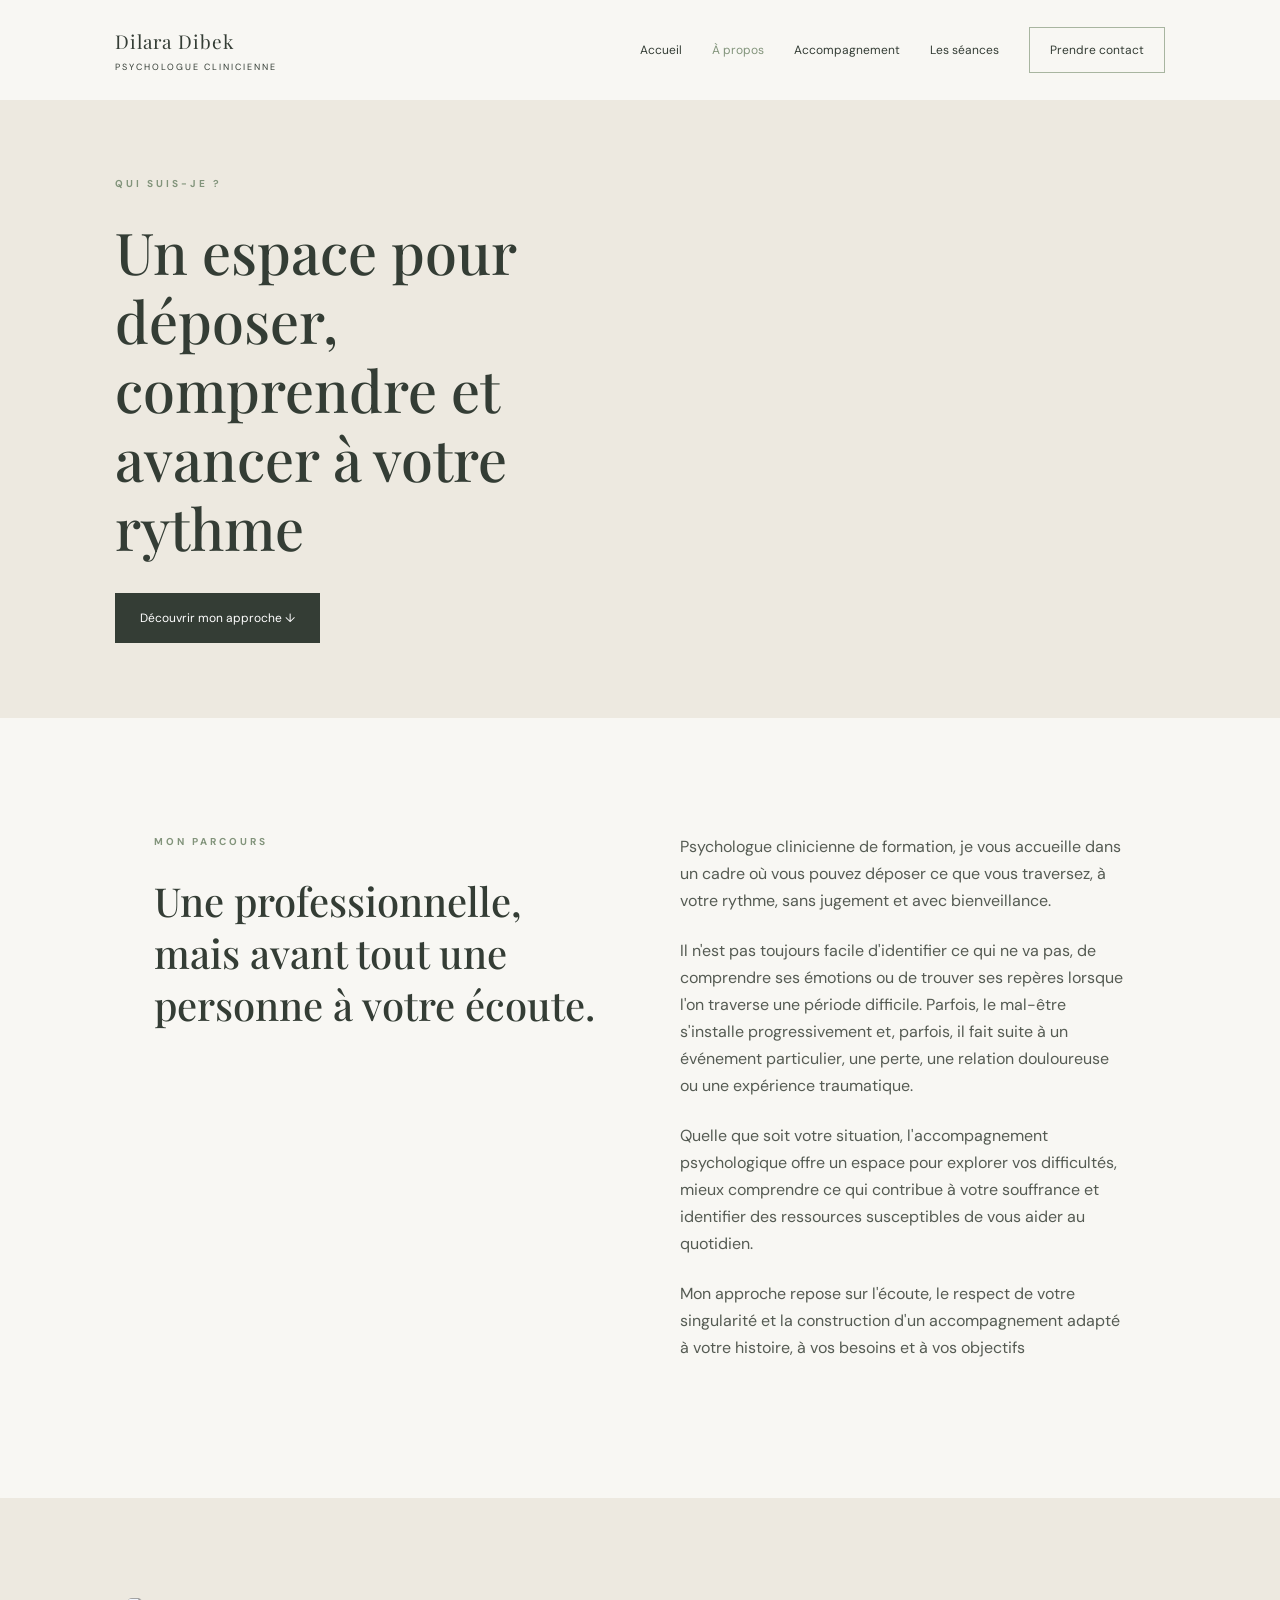
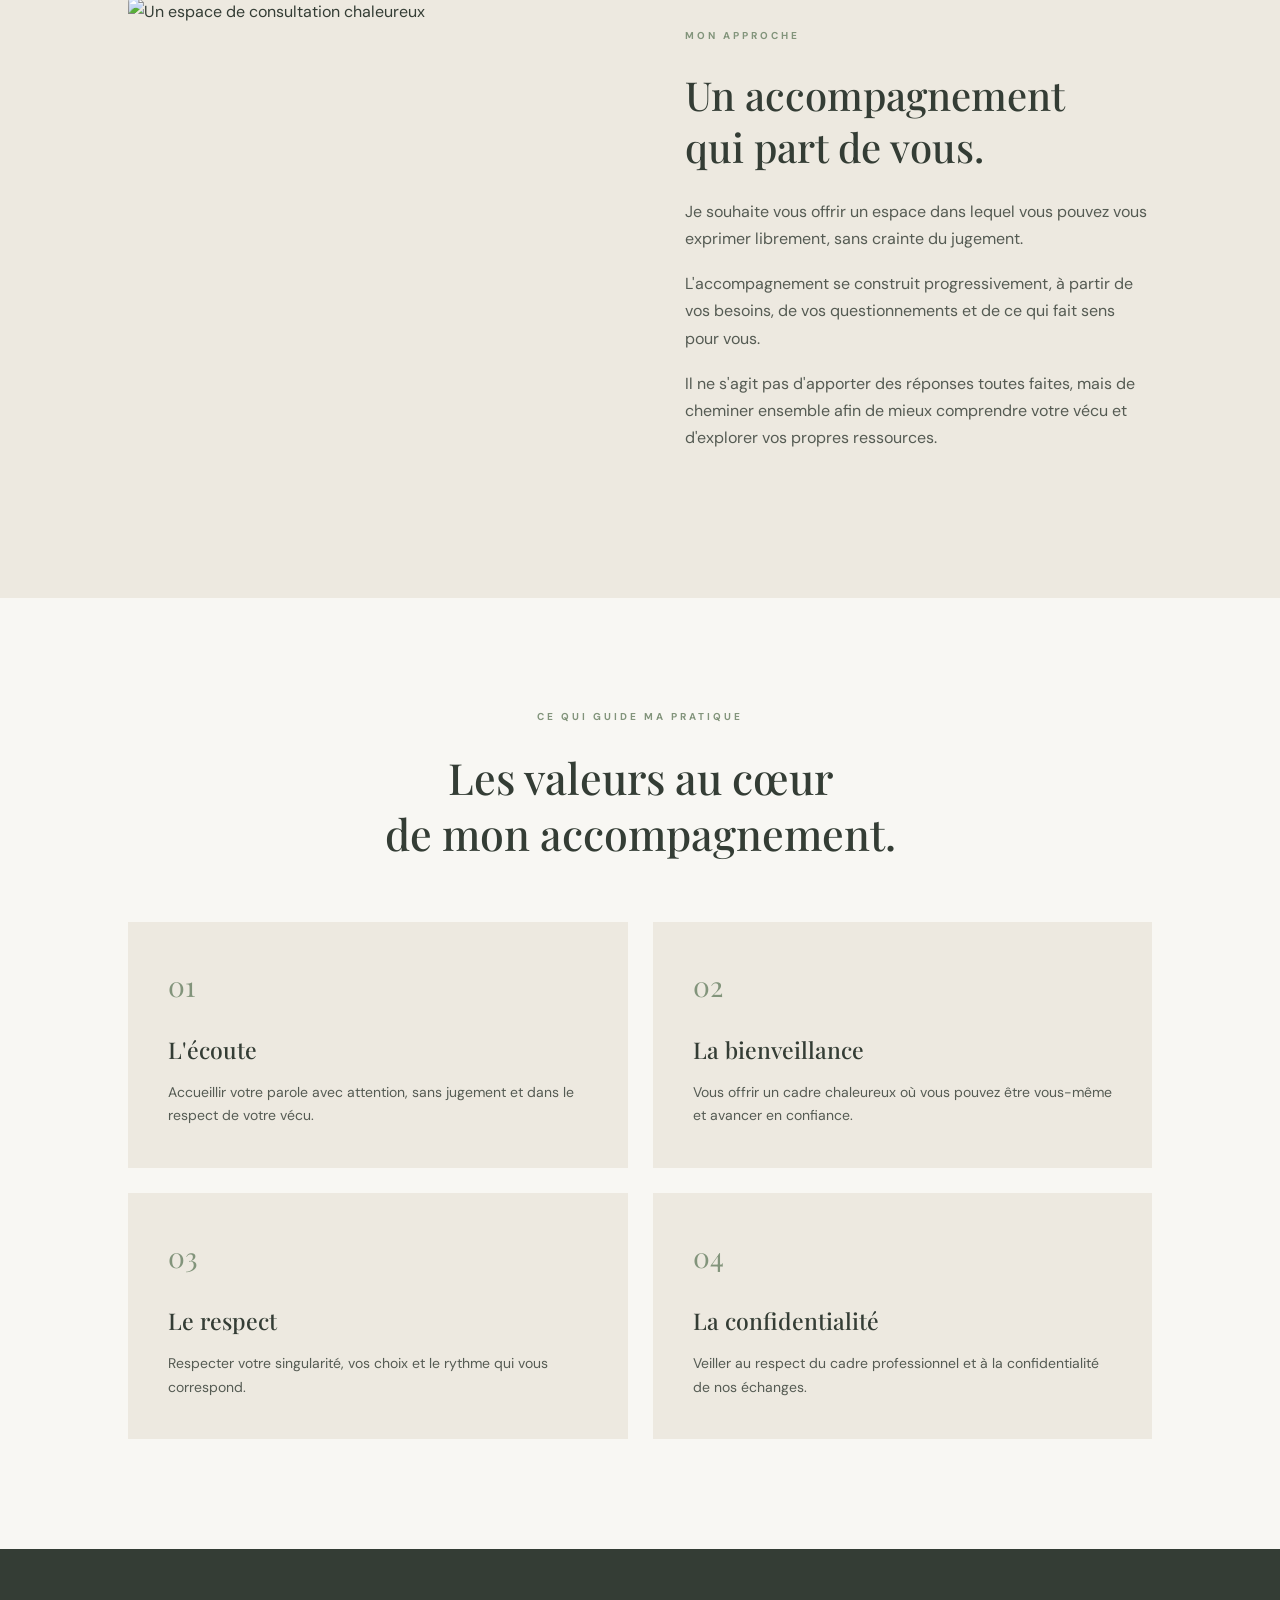
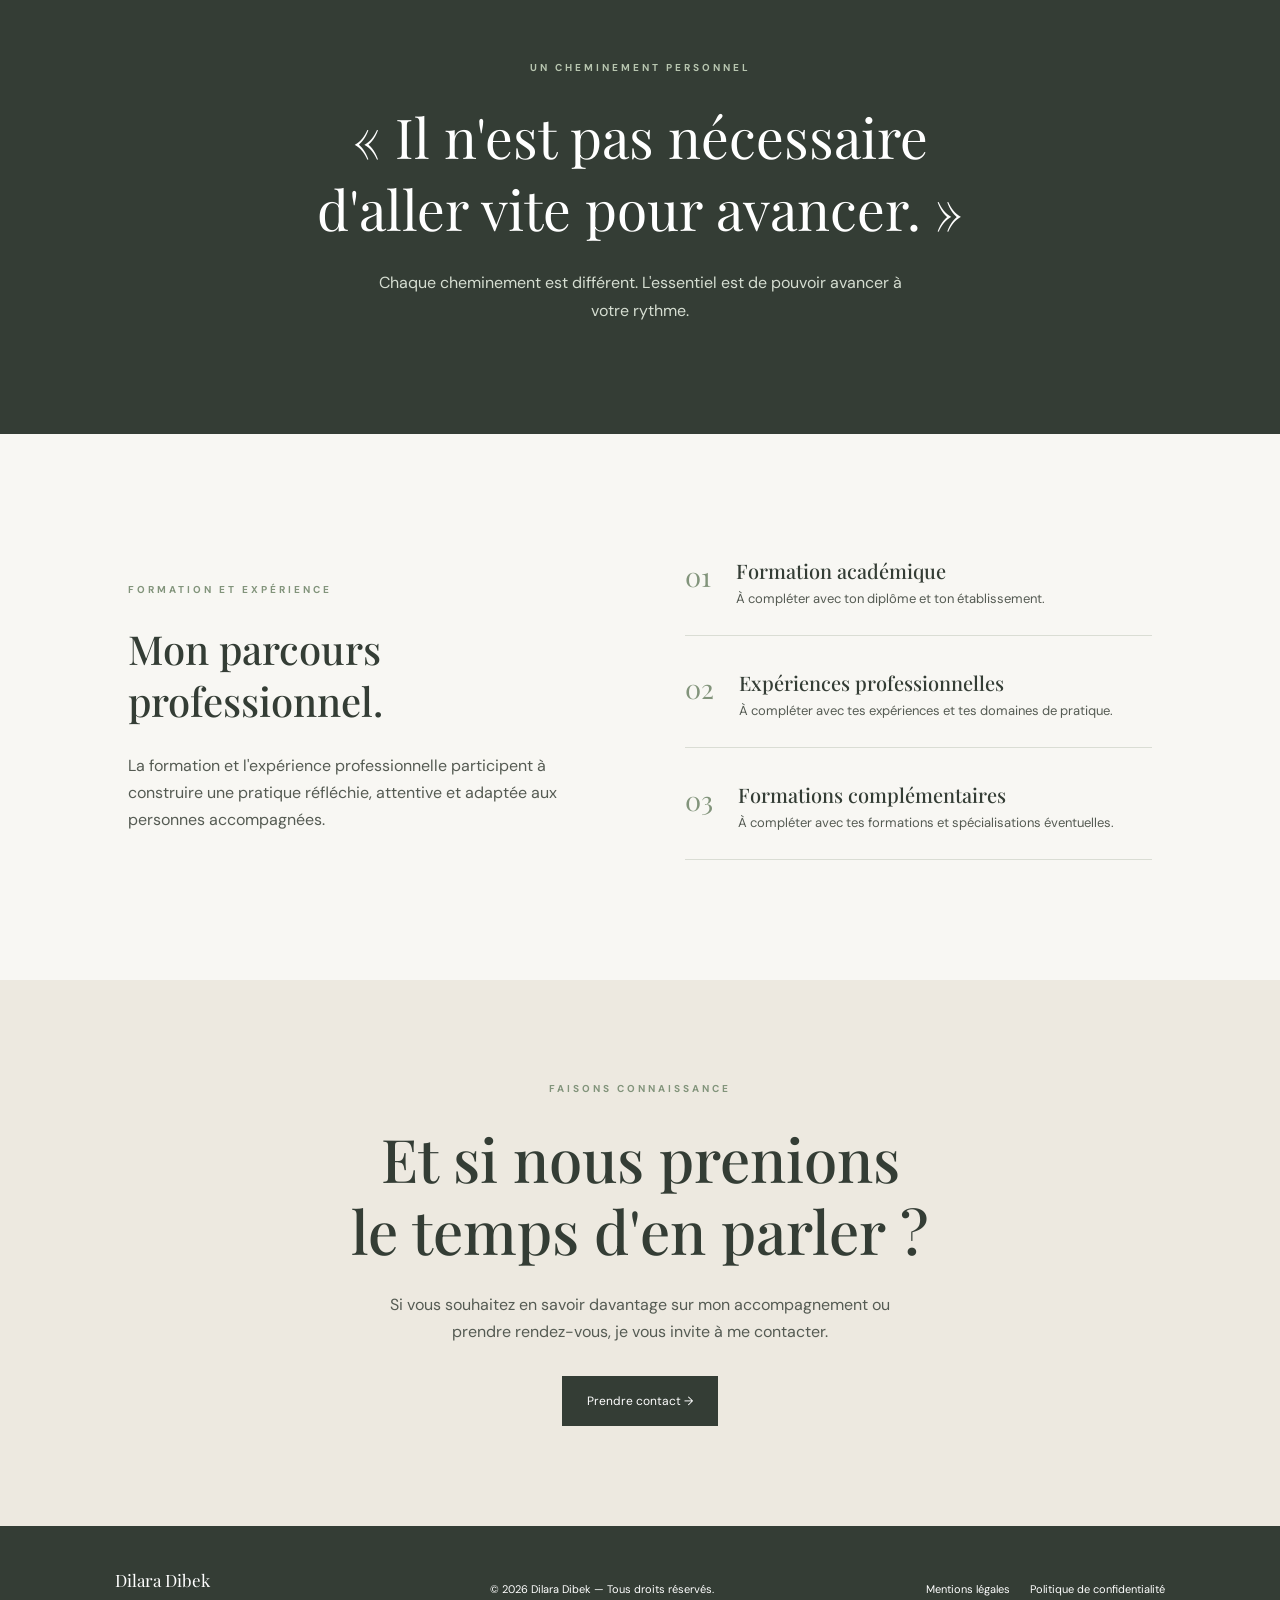
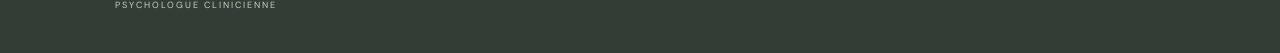
==== apropos.html @ 0c6821b8 "Add files via upload" ====
<!DOCTYPE html>
<html lang="fr">
<head>
    <meta charset="UTF-8">
    <meta name="viewport" content="width=device-width, initial-scale=1.0">

    <title>À propos | Dilara Dibek – Psychologue clinicienne à Mons</title>
    <meta name="description" content="Découvrez Dilara Dibek, psychologue clinicienne à Mons, son parcours, son approche et sa vision de l'accompagnement psychologique.">

    <link rel="stylesheet" href="a-propos.css">

    <link href="https://fonts.googleapis.com/css2?family=DM+Sans:wght@400;500;600;700&family=Playfair+Display:wght@400;500;600&display=swap" rel="stylesheet">
</head>

<body>

<header class="header">
    <a href="index.html" class="logo">
        Dilara Dibek
        <span>PSYCHOLOGUE CLINICIENNE</span>
    </a>

    <nav>
        <a href="index.html">Accueil</a>
        <a href="a-propos.html" class="active">À propos</a>
        <a href="index.html#accompagnement">Accompagnement</a>
        <a href="index.html#seances">Les séances</a>
        <a href="index.html#contact" class="nav-button">Prendre contact</a>
    </nav>
</header>

<main>

    <!-- INTRODUCTION -->

    <section class="about-hero">

        <div class="about-hero-text">
            <p class="eyebrow">QUI SUIS-JE ?</p>

            <h1>Un espace pour déposer, comprendre et avancer à votre rythme <br>
                
            </h1>

            <p>
               
            </p>

            <a href="#mon-approche" class="button">
                Découvrir mon approche ↓
            </a>
      

    </section>


    <!-- PRESENTATION -->

    <section class="presentation">

        <div class="presentation-heading">
            <p class="eyebrow">MON PARCOURS</p>

            <h2>Une professionnelle,<br>
                mais avant tout une personne à votre écoute.</h2>
        </div>

        <div class="presentation-content">

            <p> Psychologue clinicienne de formation, je vous accueille dans un cadre où vous pouvez déposer ce que vous traversez, à votre rythme, sans jugement et avec bienveillance.

            </p>

            <p>Il n'est pas toujours facile d'identifier ce qui ne va pas, de comprendre ses émotions ou de trouver ses repères lorsque l'on traverse une période difficile. Parfois, le mal-être s'installe progressivement et, parfois, il fait suite à un événement particulier, une perte, une relation douloureuse ou une expérience traumatique.          

            </p>

            <p>
               Quelle que soit votre situation, l'accompagnement psychologique offre un espace pour explorer vos difficultés, mieux comprendre ce qui contribue à votre souffrance et identifier des ressources susceptibles de vous aider au quotidien. 
            </p>

            <p> Mon approche repose sur l'écoute, le respect de votre singularité et la construction d'un accompagnement adapté à votre histoire, à vos besoins et à vos objectifs </p>

        </div>

    </section>


    <!-- APPROCHE -->

    <section class="approach" id="mon-approche">

        <div class="approach-image">
            <img src="images/cabinet.jpg"
                 alt="Un espace de consultation chaleureux">
        </div>

        <div class="approach-text">

            <p class="eyebrow">MON APPROCHE</p>

            <h2>Un accompagnement<br>
                qui part de vous.</h2>

            <p>
                Je souhaite vous offrir un espace dans lequel vous
                pouvez vous exprimer librement, sans crainte
                du jugement.
            </p>

            <p>
                L'accompagnement se construit progressivement,
                à partir de vos besoins, de vos questionnements
                et de ce qui fait sens pour vous.
            </p>

            <p>
                Il ne s'agit pas d'apporter des réponses toutes faites,
                mais de cheminer ensemble afin de mieux comprendre
                votre vécu et d'explorer vos propres ressources.
            </p>

        </div>

    </section>


    <!-- VALEURS -->

    <section class="values">

        <div class="section-heading">
            <p class="eyebrow">CE QUI GUIDE MA PRATIQUE</p>

            <h2>Les valeurs au cœur<br>
                de mon accompagnement.</h2>
        </div>

        <div class="values-grid">

            <article class="value-card">
                <span>01</span>
                <h3>L'écoute</h3>
                <p>
                    Accueillir votre parole avec attention,
                    sans jugement et dans le respect
                    de votre vécu.
                </p>
            </article>

            <article class="value-card">
                <span>02</span>
                <h3>La bienveillance</h3>
                <p>
                    Vous offrir un cadre chaleureux
                    où vous pouvez être vous-même
                    et avancer en confiance.
                </p>
            </article>

            <article class="value-card">
                <span>03</span>
                <h3>Le respect</h3>
                <p>
                    Respecter votre singularité,
                    vos choix et le rythme qui
                    vous correspond.
                </p>
            </article>

            <article class="value-card">
                <span>04</span>
                <h3>La confidentialité</h3>
                <p>
                    Veiller au respect du cadre
                    professionnel et à la confidentialité
                    de nos échanges.
                </p>
            </article>

        </div>

    </section>


    <!-- CITATION -->

    <section class="quote">

        <p class="eyebrow">UN CHEMINEMENT PERSONNEL</p>

        <h2>
            « Il n'est pas nécessaire<br>
            d'aller vite pour avancer. »
        </h2>

        <p>
            Chaque cheminement est différent.
            L'essentiel est de pouvoir avancer à votre rythme.
        </p>

    </section>


    <!-- FORMATION A COMPLETER -->

    <section class="formation">

        <div class="formation-text">
            <p class="eyebrow">FORMATION ET EXPÉRIENCE</p>

            <h2>Mon parcours professionnel.</h2>

            <p>
                La formation et l'expérience professionnelle
                participent à construire une pratique réfléchie,
                attentive et adaptée aux personnes accompagnées.
            </p>
        </div>

        <div class="formation-details">

            <div class="formation-item">
                <span>01</span>
                <div>
                    <h3>Formation académique</h3>
                    <p>À compléter avec ton diplôme et ton établissement.</p>
                </div>
            </div>

            <div class="formation-item">
                <span>02</span>
                <div>
                    <h3>Expériences professionnelles</h3>
                    <p>À compléter avec tes expériences et tes domaines de pratique.</p>
                </div>
            </div>

            <div class="formation-item">
                <span>03</span>
                <div>
                    <h3>Formations complémentaires</h3>
                    <p>À compléter avec tes formations et spécialisations éventuelles.</p>
                </div>
            </div>

        </div>

    </section>


    <!-- CONTACT -->

    <section class="contact">

        <p class="eyebrow">FAISONS CONNAISSANCE</p>

        <h2>Et si nous prenions<br>
            le temps d'en parler ?</h2>

        <p>
            Si vous souhaitez en savoir davantage sur mon accompagnement
            ou prendre rendez-vous, je vous invite à me contacter.
        </p>

        <a href="index.html#contact" class="button">
            Prendre contact →
        </a>

    </section>

</main>


<footer>

    <div class="footer-logo">
        Dilara Dibek
        <span>PSYCHOLOGUE CLINICIENNE</span>
    </div>

    <p>© 2026 Dilara Dibek — Tous droits réservés.</p>

    <div class="footer-links">
        <a href="#">Mentions légales</a>
        <a href="#">Politique de confidentialité</a>
    </div>

</footer>

</body>
</html>
---- a-propos.css ----
/* =========================
   VARIABLES ET RESET
========================= */

:root {
    --beige: #EDE9E0;
    --cream: #F8F7F3;
    --sage: #A8B5A0;
    --dark-green: #343D35;
    --text: #555B53;
    --white: #FFFFFF;
}

* {
    margin: 0;
    padding: 0;
    box-sizing: border-box;
}

html {
    scroll-behavior: smooth;
}

body {
    font-family: 'DM Sans', sans-serif;
    background: var(--cream);
    color: var(--dark-green);
    line-height: 1.7;
}

img {
    display: block;
    width: 100%;
    object-fit: cover;
}

a {
    text-decoration: none;
}


/* =========================
   HEADER
========================= */

.header {
    min-height: 100px;
    padding: 20px 9%;
    display: flex;
    justify-content: space-between;
    align-items: center;
    background: var(--cream);
}

.logo {
    font-family: 'Playfair Display', serif;
    font-size: 19px;
    color: var(--dark-green);
    letter-spacing: 1px;
}

.logo span,
.footer-logo span {
    display: block;
    font-family: 'DM Sans', sans-serif;
    font-size: 9px;
    letter-spacing: 2px;
    margin-top: 3px;
}

nav {
    display: flex;
    align-items: center;
    gap: 30px;
}

nav a {
    font-size: 12px;
    color: var(--dark-green);
    transition: .3s;
}

nav a:hover,
nav a.active {
    color: #82947B;
}

.nav-button {
    border: 1px solid var(--sage);
    padding: 12px 20px;
}

.nav-button:hover {
    background: var(--sage);
    color: white;
}


/* =========================
   ELEMENTS COMMUNS
========================= */

.eyebrow {
    font-size: 10px;
    font-weight: 700;
    letter-spacing: 3px;
    color: #82947B;
    margin-bottom: 25px;
}

.button {
    display: inline-block;
    background: var(--dark-green);
    color: white;
    padding: 15px 25px;
    font-size: 12px;
    transition: .3s;
}

.button:hover {
    background: #82947B;
    transform: translateY(-2px);
}


/* =========================
   HERO A PROPOS
========================= */

.about-hero {
    min-height: 600px;
    display: grid;
    grid-template-columns: 1fr 1fr;
    align-items: center;
    gap: 65px;
    padding: 75px 9%;
    background: var(--beige);
}

.about-hero-text {
    max-width: 580px;
}

.about-hero h1 {
    font-family: 'Playfair Display', serif;
    font-size: clamp(40px, 4.5vw, 60px);
    font-weight: 500;
    line-height: 1.2;
    margin-bottom: 30px;
}

.about-hero h1 span {
    color: #82947B;
}

.about-hero-text > p:not(.eyebrow) {
    color: var(--text);
    margin-bottom: 30px;
    max-width: 470px;
}

.about-hero-image img {
    height: 460px;
    border-radius: 180px 180px 0 0;
}


/* =========================
   PRESENTATION
========================= */

.presentation {
    display: grid;
    grid-template-columns: 1fr 1fr;
    gap: 80px;
    align-items: start;
    padding: 115px 12%;
}

.presentation-heading h2,
.approach h2,
.formation h2 {
    font-family: 'Playfair Display', serif;
    font-size: 40px;
    line-height: 1.3;
    font-weight: 500;
}

.presentation-content p {
    color: var(--text);
    margin-bottom: 22px;
}


/* =========================
   APPROCHE
========================= */

.approach {
    display: grid;
    grid-template-columns: 1fr 1fr;
    align-items: center;
    gap: 90px;
    padding: 100px 10%;
    background: var(--beige);
}

.approach-image img {
    height: 500px;
    border-radius: 4px;
}

.approach-text p:not(.eyebrow) {
    color: var(--text);
    margin-bottom: 18px;
}

.approach h2 {
    margin-bottom: 25px;
}


/* =========================
   VALEURS
========================= */

.values {
    padding: 110px 10%;
}

.section-heading {
    text-align: center;
    margin-bottom: 60px;
}

.section-heading h2 {
    font-family: 'Playfair Display', serif;
    font-size: 43px;
    font-weight: 500;
    line-height: 1.3;
}

.values-grid {
    display: grid;
    grid-template-columns: repeat(2, 1fr);
    gap: 25px;
}

.value-card {
    padding: 40px;
    background: var(--beige);
    transition: .3s;
}

.value-card:hover {
    transform: translateY(-5px);
    background: #E4E9DF;
}

.value-card span {
    display: block;
    font-family: 'Playfair Display', serif;
    font-size: 28px;
    color: #82947B;
    margin-bottom: 20px;
}

.value-card h3 {
    font-family: 'Playfair Display', serif;
    font-size: 23px;
    font-weight: 500;
    margin-bottom: 12px;
}

.value-card p {
    font-size: 14px;
    color: var(--text);
}


/* =========================
   CITATION
========================= */

.quote {
    padding: 110px 10%;
    background: var(--dark-green);
    color: white;
    text-align: center;
}

.quote .eyebrow {
    color: #B8C6B0;
}

.quote h2 {
    font-family: 'Playfair Display', serif;
    font-size: clamp(35px, 5vw, 55px);
    font-weight: 400;
    line-height: 1.3;
    margin-bottom: 25px;
}

.quote p:last-child {
    color: #D5DDD1;
    max-width: 550px;
    margin: auto;
}


/* =========================
   FORMATION
========================= */

.formation {
    display: grid;
    grid-template-columns: 1fr 1fr;
    gap: 90px;
    align-items: center;
    padding: 120px 10%;
}

.formation-text > p:not(.eyebrow) {
    color: var(--text);
    margin-top: 25px;
}

.formation-details {
    display: flex;
    flex-direction: column;
    gap: 30px;
}

.formation-item {
    display: flex;
    gap: 25px;
    padding-bottom: 25px;
    border-bottom: 1px solid #DADDD4;
}

.formation-item span {
    font-family: 'Playfair Display', serif;
    color: #82947B;
    font-size: 27px;
}

.formation-item h3 {
    font-family: 'Playfair Display', serif;
    font-size: 20px;
    font-weight: 500;
}

.formation-item p {
    font-size: 13px;
    color: var(--text);
}


/* =========================
   CONTACT
========================= */

.contact {
    background: var(--beige);
    text-align: center;
    padding: 100px 10%;
}

.contact h2 {
    font-family: 'Playfair Display', serif;
    font-size: clamp(42px, 5vw, 60px);
    font-weight: 500;
    line-height: 1.2;
    margin-bottom: 25px;
}

.contact > p:not(.eyebrow) {
    color: var(--text);
    max-width: 500px;
    margin: 0 auto 30px;
}


/* =========================
   FOOTER
========================= */

footer {
    padding: 40px 9%;
    display: flex;
    justify-content: space-between;
    align-items: center;
    gap: 25px;
    background: var(--dark-green);
    color: white;
    font-size: 11px;
}

.footer-logo {
    font-family: 'Playfair Display', serif;
    font-size: 17px;
}

.footer-logo span {
    color: #C7D1C1;
}

.footer-links {
    display: flex;
    gap: 20px;
}

.footer-links a {
    color: white;
    font-size: 11px;
}


/* =========================
   RESPONSIVE
========================= */

@media (max-width: 900px) {

    .header {
        padding: 25px 5%;
        flex-direction: column;
        gap: 25px;
    }

    nav {
        flex-wrap: wrap;
        justify-content: center;
        gap: 15px;
    }

    .about-hero,
    .presentation,
    .approach,
    .formation {
        grid-template-columns: 1fr;
        gap: 45px;
        padding: 75px 7%;
    }

    .about-hero-image img {
        height: 380px;
    }

    .approach-image img {
        height: 380px;
    }

    .values,
    .contact {
        padding: 75px 7%;
    }

    footer {
        flex-direction: column;
        text-align: center;
    }
}

@media (max-width: 550px) {

    .values-grid {
        grid-template-columns: 1fr;
    }

    .presentation-heading h2,
    .approach h2,
    .formation h2,
    .section-heading h2 {
        font-size: 34px;
    }

    .about-hero h1 {
        font-size: 40px;
    }

    .quote {
        padding: 75px 7%;
    }
}
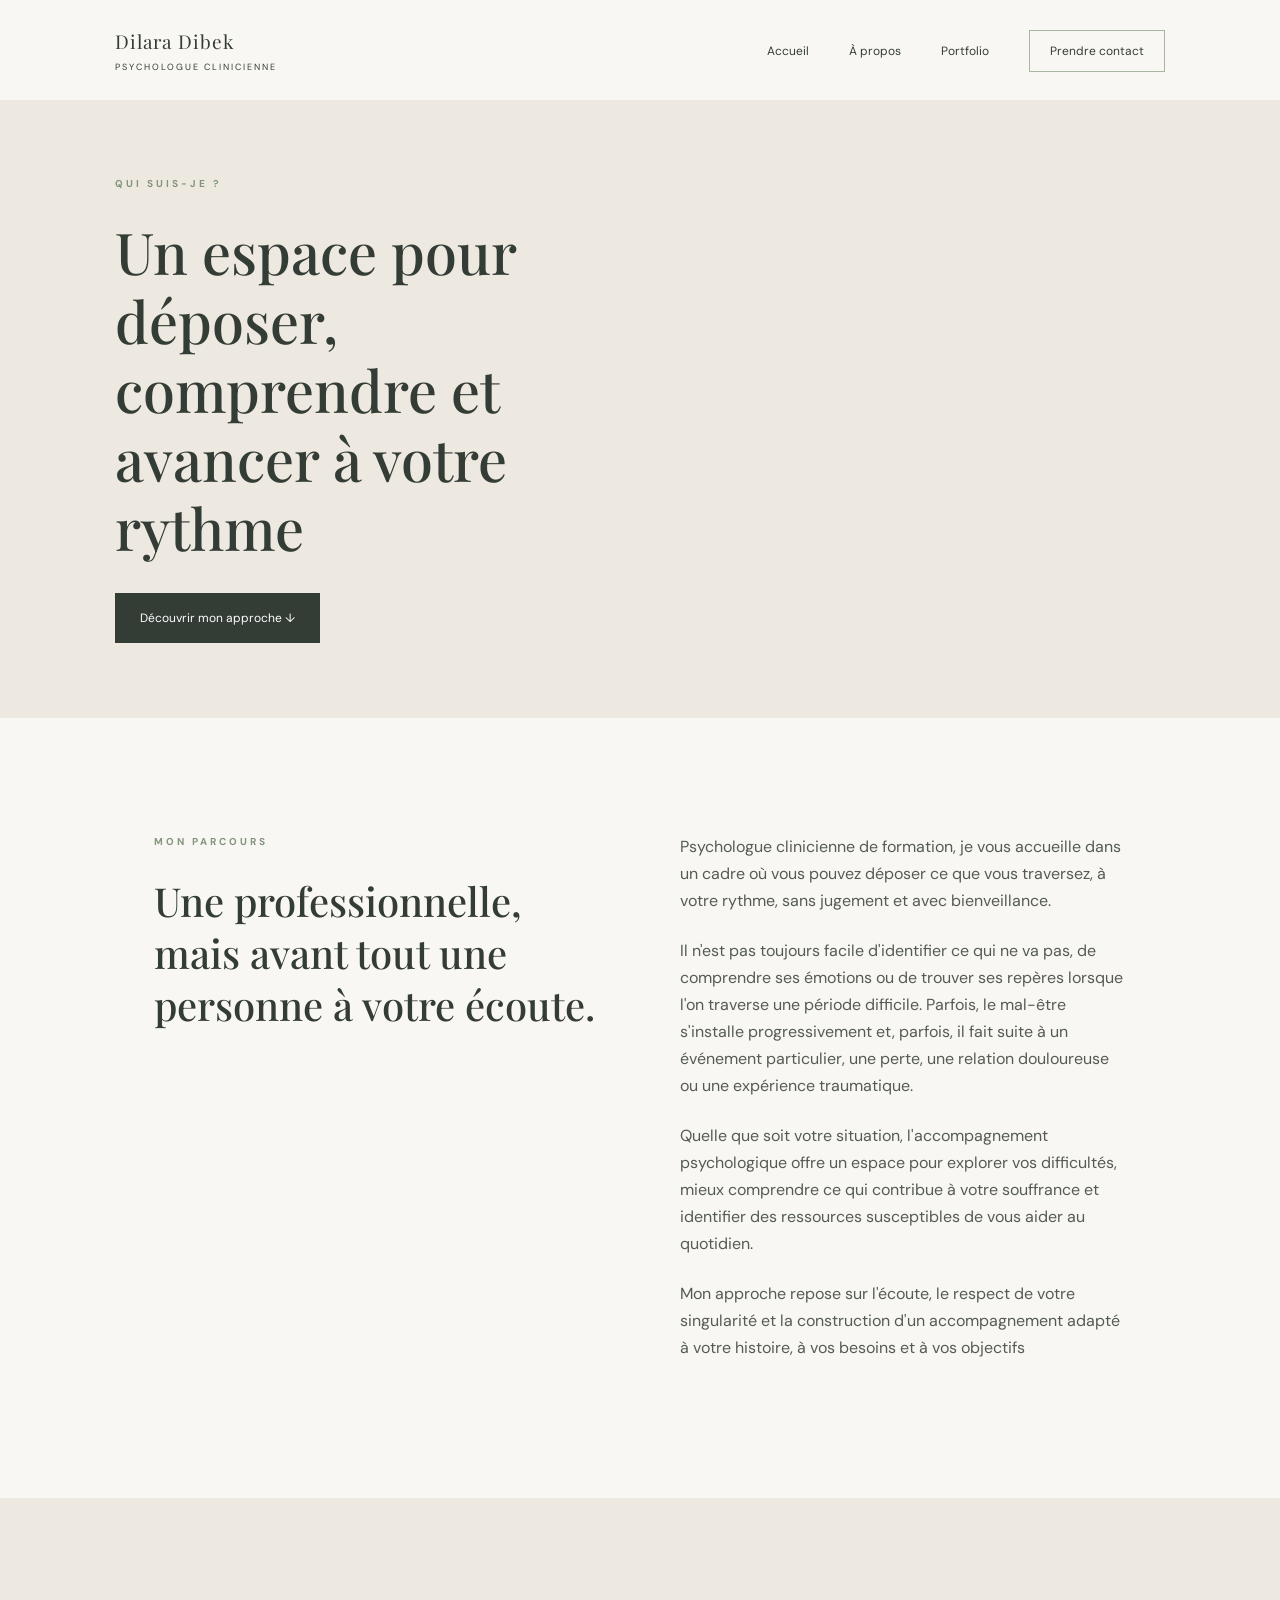
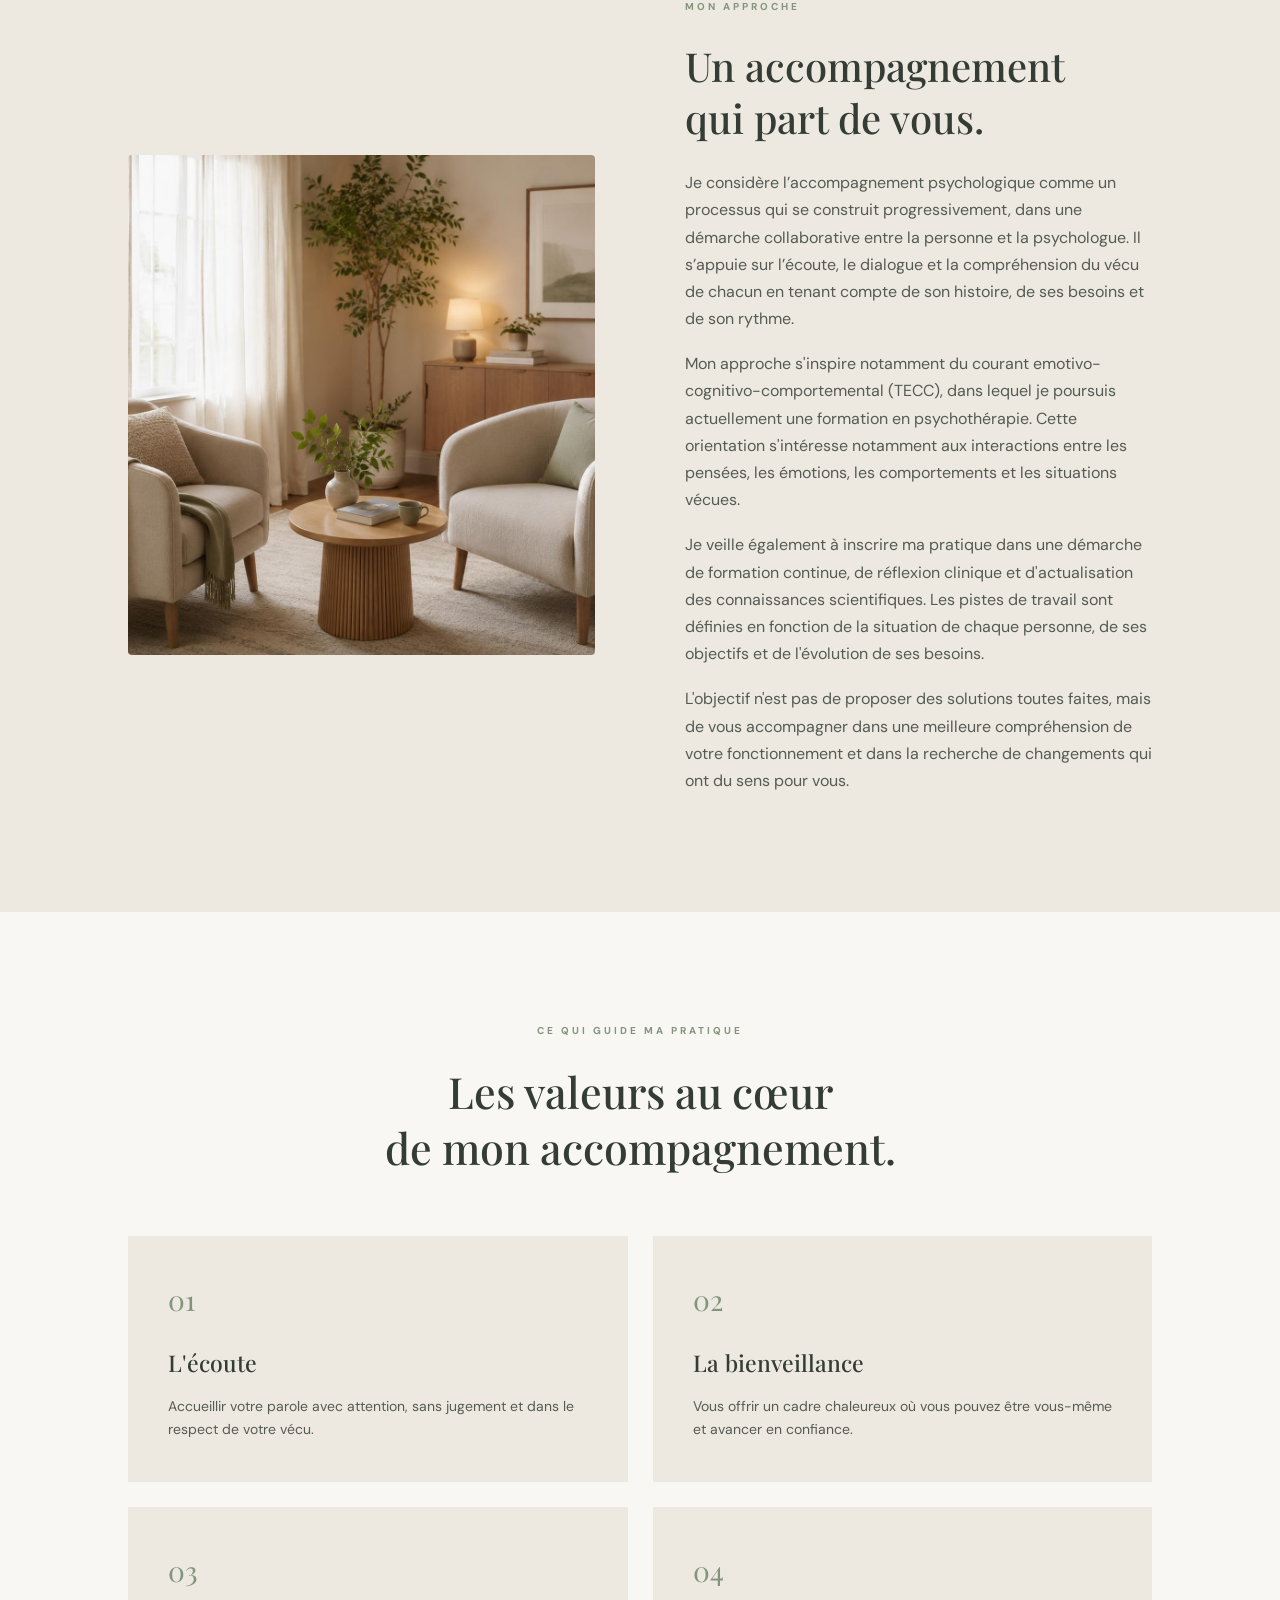
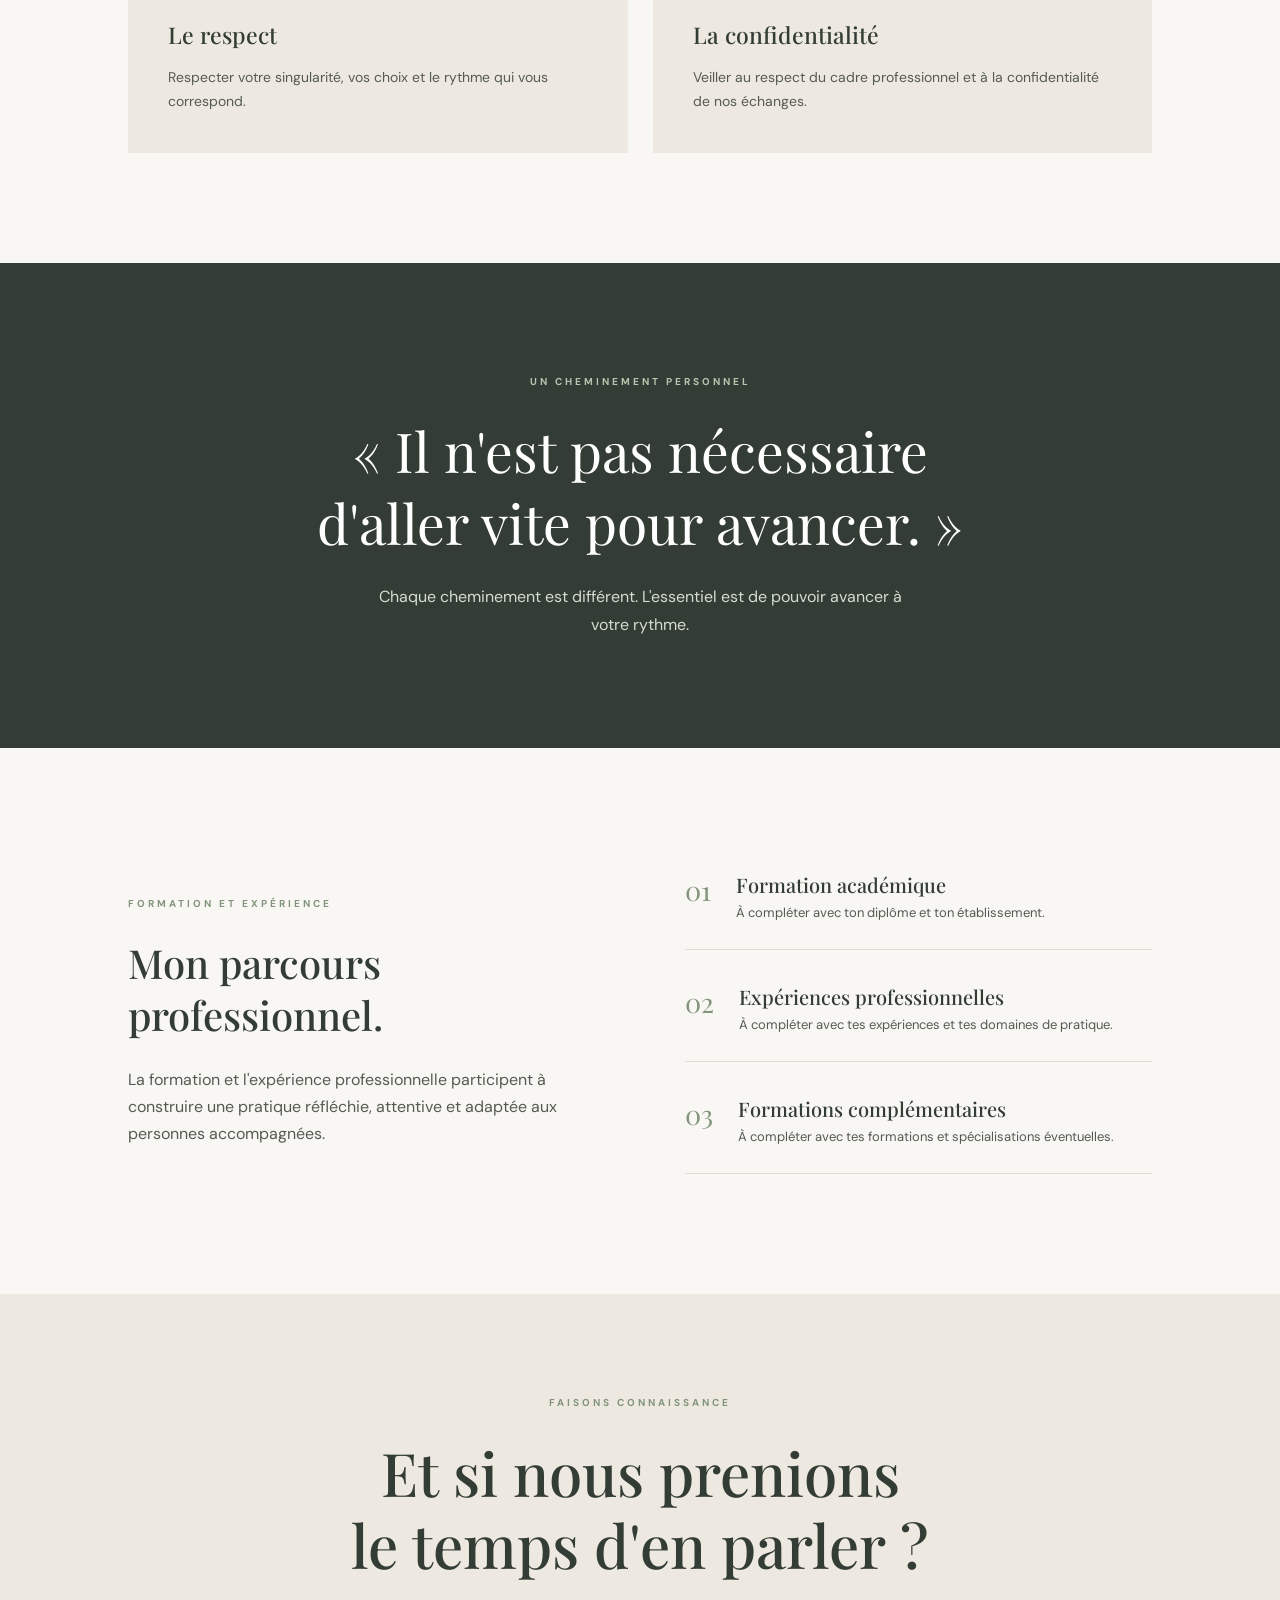
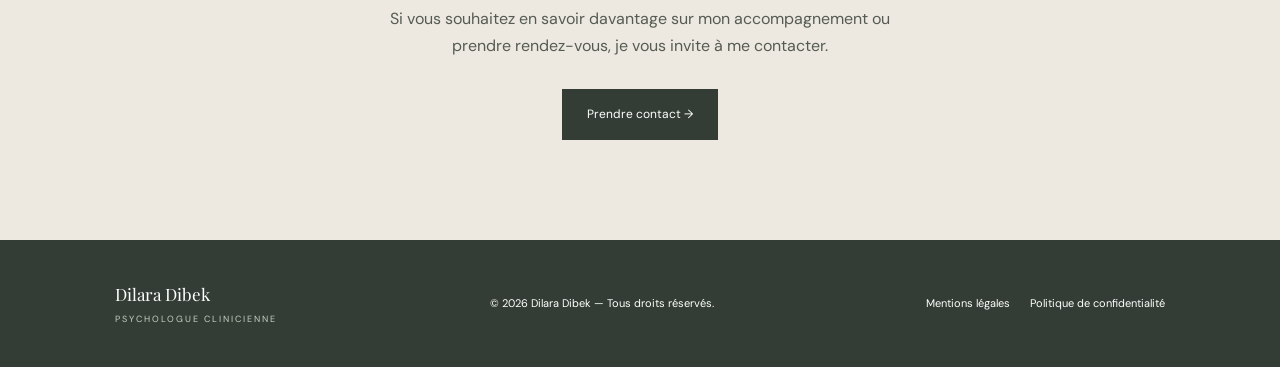
==== commit 1cd28256: "Add files via upload mise à jour du sie" ====
--- a/apropos.html
+++ b/apropos.html
@@ -21,13 +21,26 @@
         <span>PSYCHOLOGUE CLINICIENNE</span>
     </a>
 
-    <nav>
-        <a href="index.html">Accueil</a>
-        <a href="a-propos.html" class="active">À propos</a>
-        <a href="index.html#accompagnement">Accompagnement</a>
-        <a href="index.html#seances">Les séances</a>
-        <a href="index.html#contact" class="nav-button">Prendre contact</a>
-    </nav>
+<nav>
+    <ul>
+        <li class="btn-deroulant">
+            <a href="index.html">Accueil</a>
+
+            <ul class="sous-menu">
+                <li><a href="index.html#accompagnement">Accompagnement</a></li>
+                <li><a href="index.html#seances">Les séances</a></li>
+                <li><a href="index.html#galerie">Le cabinet</a></li>
+            </ul>
+        </li>
+
+        <li><a href="a-propos.html">À propos</a></li>
+
+        <li><a href="portfolio.html">Portfolio</a></li>
+
+        <li><a href="contact.html" class="nav-button">Prendre contact</a></li>
+    </ul>
+</nav>
+
 </header>
 
 <main>
@@ -92,7 +105,7 @@
     <section class="approach" id="mon-approche">
 
         <div class="approach-image">
-            <img src="images/cabinet.jpg"
+            <img src="galerie-cabinet.jpeg"
                  alt="Un espace de consultation chaleureux">
         </div>
 
@@ -104,22 +117,18 @@
                 qui part de vous.</h2>
 
             <p>
-                Je souhaite vous offrir un espace dans lequel vous
-                pouvez vous exprimer librement, sans crainte
-                du jugement.
-            </p>
-
-            <p>
-                L'accompagnement se construit progressivement,
-                à partir de vos besoins, de vos questionnements
-                et de ce qui fait sens pour vous.
-            </p>
-
-            <p>
-                Il ne s'agit pas d'apporter des réponses toutes faites,
-                mais de cheminer ensemble afin de mieux comprendre
-                votre vécu et d'explorer vos propres ressources.
-            </p>
+                Je considère l’accompagnement psychologique comme un processus qui se construit progressivement, dans une démarche collaborative entre la personne et la psychologue. Il s’appuie sur l’écoute, le dialogue et la compréhension du vécu de chacun en tenant compte de son histoire, de ses besoins et de son rythme.
+            </p>
+
+            <p>
+                Mon approche s'inspire notamment du courant emotivo-cognitivo-comportemental (TECC), dans lequel je poursuis actuellement une formation en psychothérapie. Cette orientation s'intéresse notamment aux interactions entre les pensées, les émotions, les comportements et les situations vécues.
+            </p>
+
+            <p>
+                Je veille également à inscrire ma pratique dans une démarche de formation continue, de réflexion clinique et d'actualisation des connaissances scientifiques. Les pistes de travail sont définies en fonction de la situation de chaque personne, de ses objectifs et de l'évolution de ses besoins.
+            </p>
+
+            <p> L'objectif n'est pas de proposer des solutions toutes faites, mais de vous accompagner dans une meilleure compréhension de votre fonctionnement et dans la recherche de changements qui ont du sens pour vous.</p>
 
         </div>
 
--- a/a-propos.css
+++ b/a-propos.css
@@ -69,10 +69,18 @@
     margin-top: 3px;
 }
 
+
 nav {
     display: flex;
     align-items: center;
     gap: 30px;
+}
+
+nav ul {
+    display: flex;
+    align-items: center;
+    gap: 40px;
+    list-style: none;
 }
 
 nav a {
@@ -81,6 +89,51 @@
     transition: .3s;
 }
 
+nav a:hover;
+
+nav a.active {
+    color: #82947B;
+}
+
+/* MENU DEROULANT */
+
+.btn-deroulant {
+    position: relative;
+}
+
+.sous-menu {
+    display: none;
+    flex-direction: column;
+    background-color: #F8F7F3;
+    min-width: 150px;
+    position: absolute;
+    top: 100%;
+    left: 0;
+    gap: 0;
+    z-index: 10;
+    padding: 5px;
+}
+
+.btn-deroulant:hover .sous-menu {
+    display: flex;
+}
+
+.sous-menu li {
+    width: 100%;
+}
+
+.sous-menu a {
+    display: block;
+    padding: 8px 10px;
+}
+
+
+nav a {
+    font-size: 12px;
+    color: var(--dark-green);
+    transition: .3s;
+}
+
 nav a:hover,
 nav a.active {
     color: #82947B;
@@ -95,6 +148,7 @@
     background: var(--sage);
     color: white;
 }
+
 
 
 /* =========================
